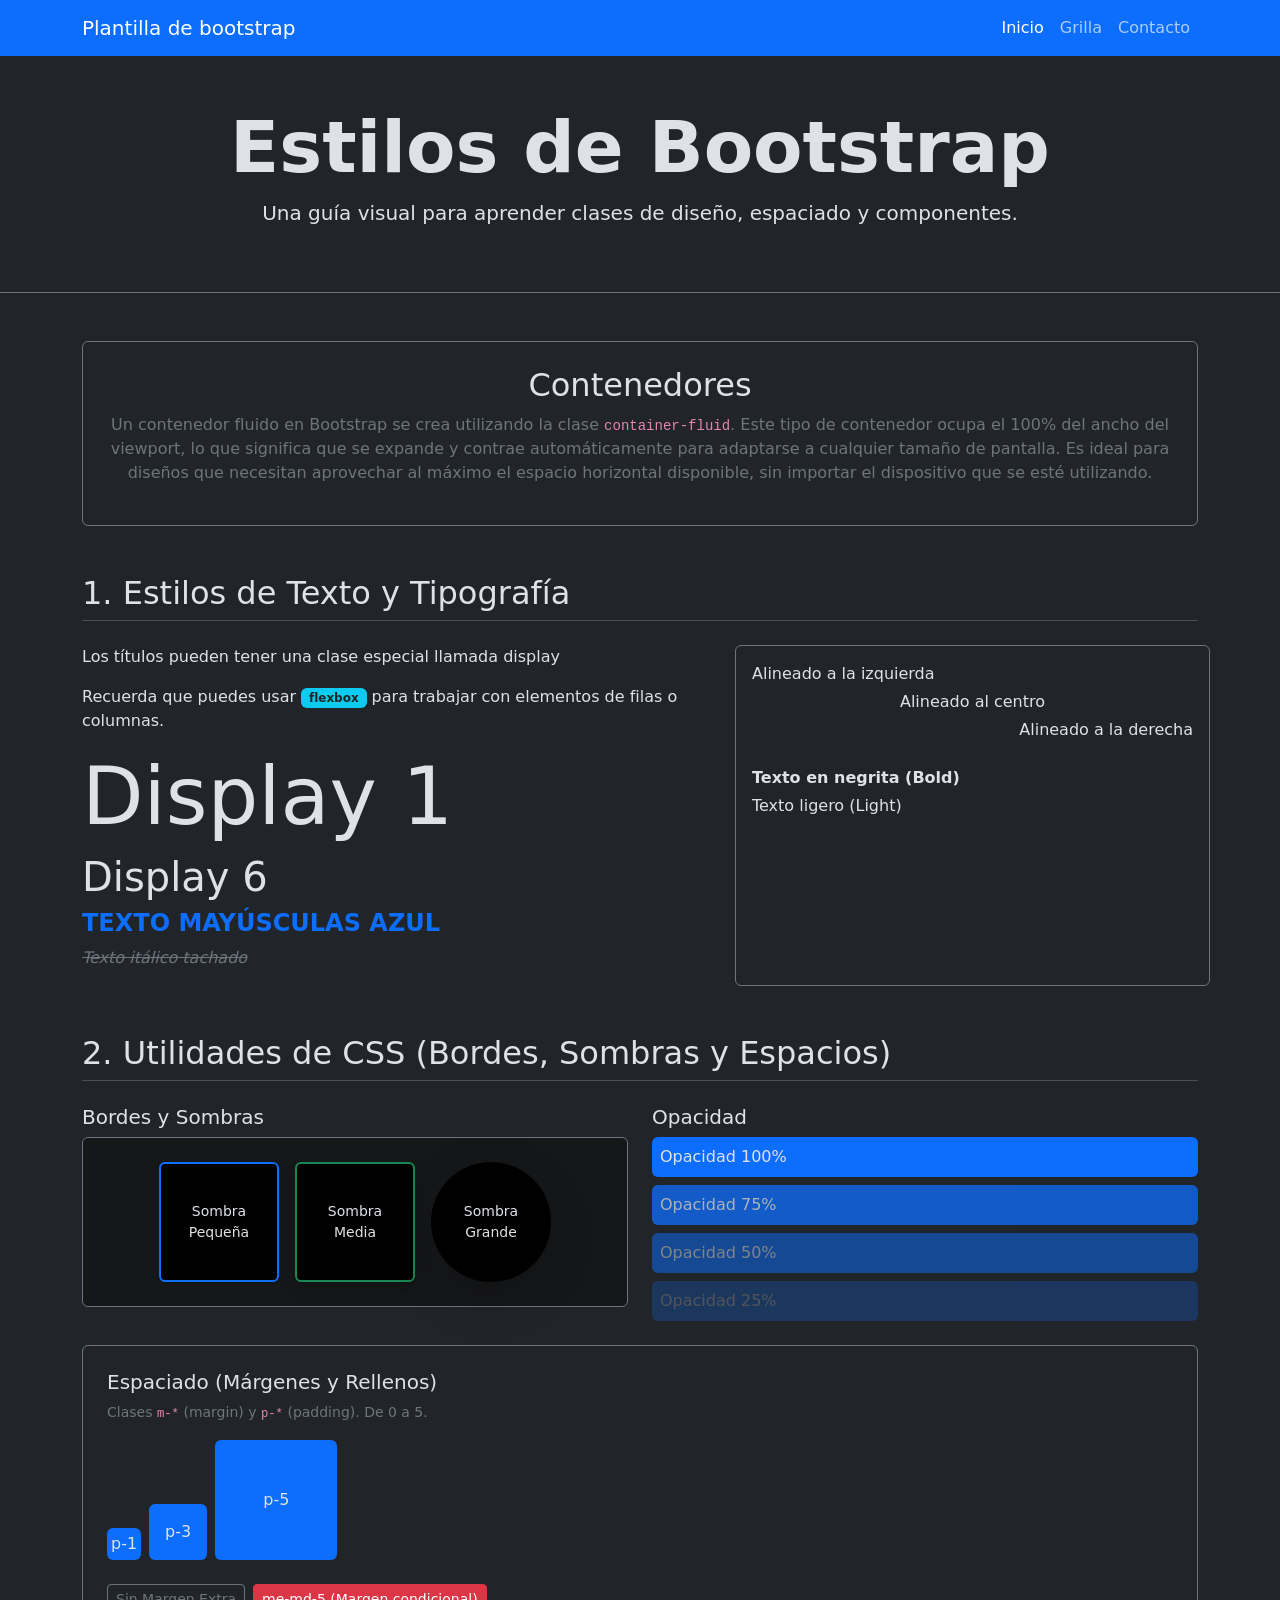
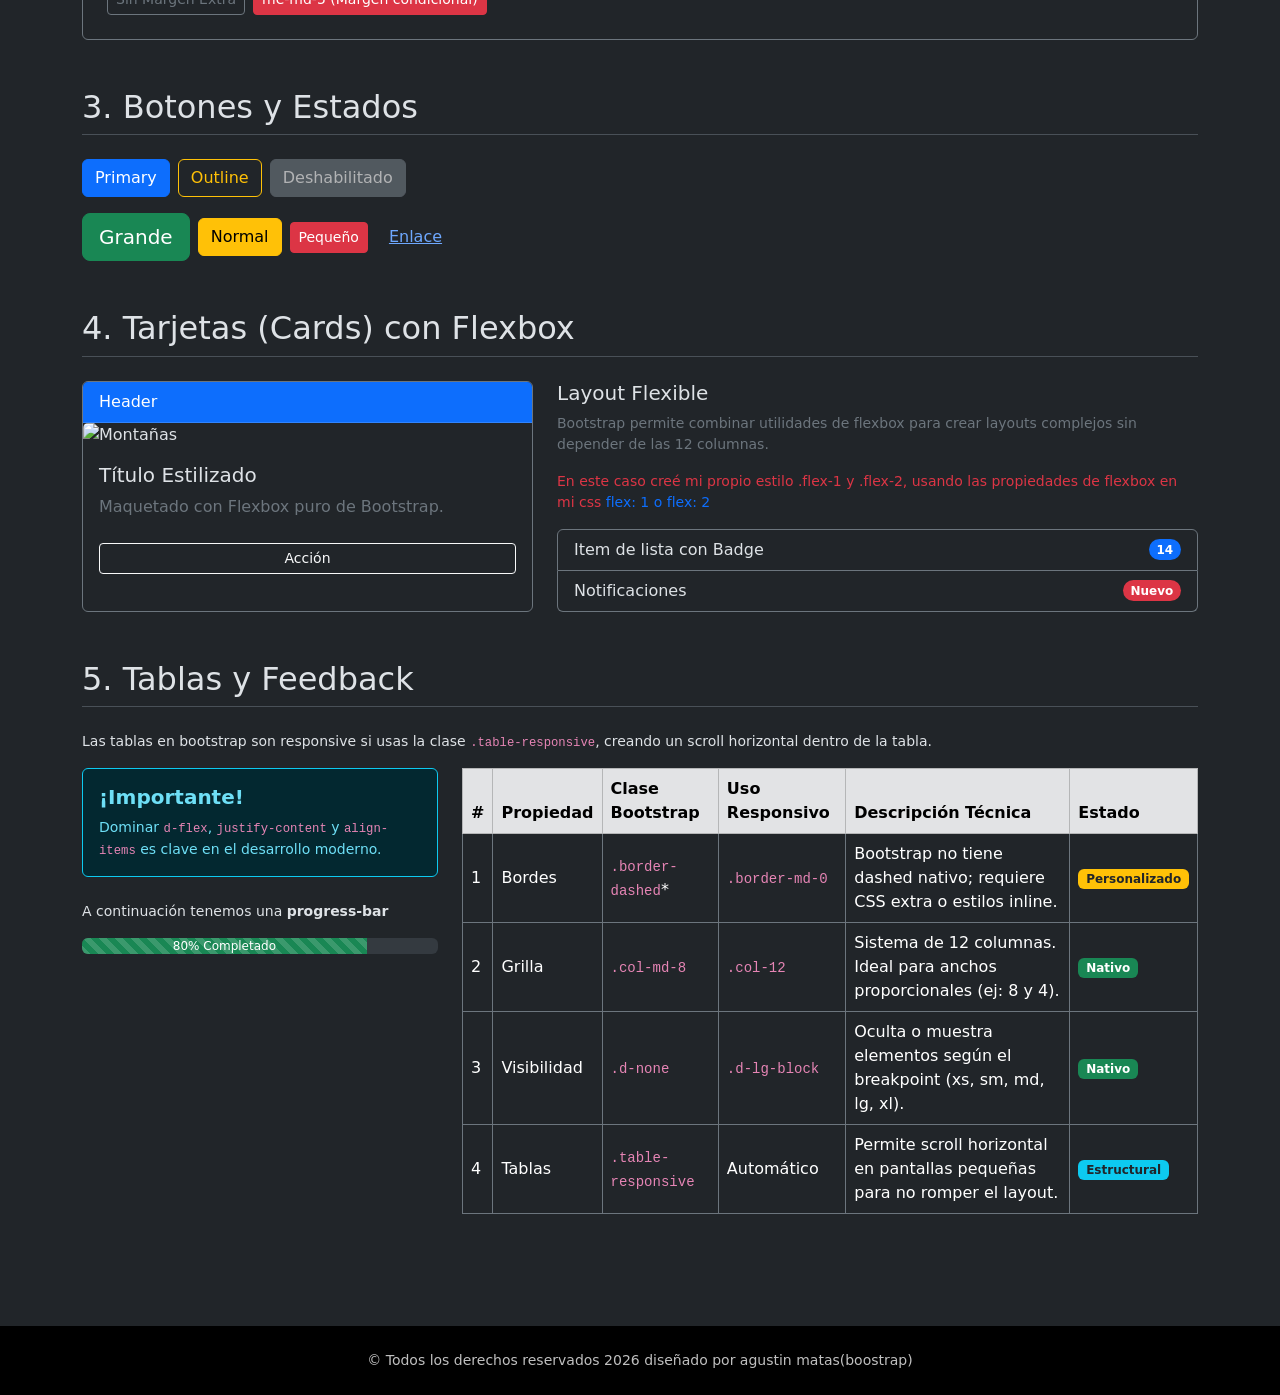
==== index.html @ 0b54ecac "Página principal terminada" ====
<!doctype html>
<html lang="es" data-bs-theme="dark">
  <head>
    <meta charset="UTF-8" />
    <meta name="viewport" content="width=device-width, initial-scale=1.0" />
    <title>Estilos de Bootstrap - Inicio</title>
    <link
      href="https://cdn.jsdelivr.net/npm/bootstrap@5.3.3/dist/css/bootstrap.min.css"
      rel="stylesheet"
    />
    <link rel="stylesheet" href="./css/style.css" />
  </head>
  <body class="d-flex flex-column min-vh-100">
    <header>
      <nav class="navbar bg-primary navbar-expand-lg">
        <div class="container">
          <a href="./index.html" class="navbar-brand text-white"
            >Plantilla de bootstrap</a
          >
          <button
            class="navbar-toggler"
            type="button"
            data-bs-toggle="collapse"
            data-bs-target="#opcionesMenu"
          >
            <span class="navbar-toggler-icon"></span>
          </button>
          <div class="collapse navbar-collapse" id="opcionesMenu">
            <ul class="navbar-nav ms-auto">
              <li class="nav-item">
                <a class="nav-link active" href="index.html">Inicio</a>
              </li>
              <li class="nav-item">
                <a class="nav-link" href="pages/grilla.html">Grilla</a>
              </li>
              <li class="nav-item">
                <a class="nav-link" href="pages/contacto.html">Contacto</a>
              </li>
            </ul>
          </div>
        </div>
      </nav>
    </header>

    <main class="container-fluid px-0">
      <!-- Hero Section -->
      <section
        class="bg-dark border-bottom border-secondary py-5 mb-5 text-center"
      >
        <div class="container">
          <h1 class="display-2 fw-bold">Estilos de Bootstrap</h1>
          <p class="lead">
            Una guía visual para aprender clases de diseño, espaciado y
            componentes.
          </p>
        </div>
      </section>

      <div class="container pb-5">
        <!-- Contenedores -->
        <div class="text-center mb-5 p-4 border border-secondary rounded">
          <h2>Contenedores</h2>
          <p class="text-secondary">
            Un contenedor fluido en Bootstrap se crea utilizando la clase
            <code>container-fluid</code>. Este tipo de contenedor ocupa el 100%
            del ancho del viewport, lo que significa que se expande y contrae
            automáticamente para adaptarse a cualquier tamaño de pantalla. Es
            ideal para diseños que necesitan aprovechar al máximo el espacio
            horizontal disponible, sin importar el dispositivo que se esté
            utilizando.
          </p>
        </div>

        <!-- 1. Estilos de Texto -->
        <section class="mb-5">
          <h2 class="border-bottom pb-2 mb-4">
            1. Estilos de Texto y Tipografía
          </h2>
          <div class="row g-4">
            <div class="col-md-7">
              <p>Los títulos pueden tener una clase especial llamada display</p>
              <p>
                Recuerda que puedes usar
                <span class="badge bg-info text-dark">flexbox</span> para
                trabajar con elementos de filas o columnas.
              </p>
              <h1 class="display-1">Display 1</h1>
              <h6 class="display-6">Display 6</h6>
              <p class="text-primary text-uppercase fw-bold h4">
                Texto mayúsculas azul
              </p>
              <p class="text-decoration-line-through fst-italic text-secondary">
                Texto itálico tachado
              </p>
            </div>
            <div class="col-md-5 bg-dark p-3 rounded border border-secondary">
              <p class="text-start mb-1">Alineado a la izquierda</p>
              <p class="text-center mb-1">Alineado al centro</p>
              <p class="text-end mb-4">Alineado a la derecha</p>
              <p class="fw-bold mb-1">Texto en negrita (Bold)</p>
              <p class="fw-light">Texto ligero (Light)</p>
            </div>
          </div>
        </section>

        <!-- 2. Utilidades CSS -->
        <section class="mb-5">
          <h2 class="border-bottom pb-2 mb-4">
            2. Utilidades de CSS (Bordes, Sombras y Espacios)
          </h2>
          <div class="row g-4">
            <div class="col-md-6">
              <h5>Bordes y Sombras</h5>
              <div
                class="d-flex flex-wrap gap-3 p-4 bg-secondary-subtle rounded border border-secondary justify-content-center align-items-center"
              >
                <div
                  class="d-flex align-items-center justify-content-center bg-black border border-primary border-2 shadow-sm rounded text-center small p-2"
                  style="width: 120px; height: 120px"
                >
                  Sombra Pequeña
                </div>
                <div
                  class="d-flex align-items-center justify-content-center bg-black border border-success border-2 shadow rounded text-center small p-2"
                  style="width: 120px; height: 120px"
                >
                  Sombra Media
                </div>
                <div
                  class="d-flex align-items-center justify-content-center bg-black shadow-lg rounded-circle text-center small p-2"
                  style="width: 120px; height: 120px"
                >
                  Sombra Grande
                </div>
              </div>
            </div>
            <div class="col-md-6">
              <h5>Opacidad</h5>
              <div class="vstack gap-2">
                <div class="bg-primary p-2 opacity-100 rounded">
                  Opacidad 100%
                </div>
                <div class="bg-primary p-2 opacity-75 rounded">
                  Opacidad 75%
                </div>
                <div class="bg-primary p-2 opacity-50 rounded">
                  Opacidad 50%
                </div>
                <div class="bg-primary p-2 opacity-25 rounded">
                  Opacidad 25%
                </div>
              </div>
            </div>
          </div>

          <div class="mt-4 p-4 border border-secondary rounded">
            <h5>Espaciado (Márgenes y Rellenos)</h5>
            <p class="small text-secondary">
              Clases <code>m-*</code> (margin) y <code>p-*</code> (padding). De
              0 a 5.
            </p>
            <div class="d-flex align-items-end gap-2 mb-4">
              <div class="bg-primary p-1 rounded">p-1</div>
              <div class="bg-primary p-3 rounded">p-3</div>
              <div class="bg-primary p-5 rounded">p-5</div>
            </div>
            <div class="hstack gap-2 flex-wrap">
              <button class="btn btn-outline-secondary btn-sm">
                Sin Margen Extra
              </button>
              <button class="btn btn-danger btn-sm me-md-5">
                me-md-5 (Margen condicional)
              </button>
            </div>
          </div>
        </section>

        <!-- 3. Botones -->
        <section class="mb-5">
          <h2 class="border-bottom pb-2 mb-4">3. Botones y Estados</h2>
          <div class="d-flex flex-wrap gap-2 mb-3">
            <button class="btn btn-primary">Primary</button>
            <button class="btn btn-outline-warning text-warning">
              Outline
            </button>
            <button class="btn btn-secondary" disabled>Deshabilitado</button>
          </div>
          <div class="d-flex flex-wrap align-items-center gap-2">
            <button class="btn btn-success btn-lg">Grande</button>
            <button class="btn btn-warning">Normal</button>
            <button class="btn btn-danger btn-sm">Pequeño</button>
            <a href="#" class="btn btn-link">Enlace</a>
          </div>
        </section>

        <!-- 4. Tarjetas -->
        <section class="mb-5">
          <h2 class="border-bottom pb-2 mb-4">
            4. Tarjetas (Cards) con Flexbox
          </h2>
          <div class="row g-4">
            <div class="col-lg-5">
              <div class="card bg-dark border-secondary h-100">
                <div class="card-header bg-primary text-white">Header</div>
                <img
                  src="https://images.unsplash.com/photo-1464822759023-fed622ff2c3b?auto=format&fit=crop&w=800&q=80"
                  class="card-img-top"
                  alt="Montañas"
                />
                <div class="card-body">
                  <h5 class="card-title">Título Estilizado</h5>
                  <p class="card-text text-secondary">
                    Maquetado con Flexbox puro de Bootstrap.
                  </p>
                  <button class="btn btn-outline-light btn-sm w-100 mt-2">
                    Acción
                  </button>
                </div>
              </div>
            </div>
            <div class="col-lg-7">
              <h5>Layout Flexible</h5>
              <p class="small text-secondary">
                Bootstrap permite combinar utilidades de flexbox para crear
                layouts complejos sin depender de las 12 columnas.
              </p>
              <p class="small text-danger">
                En este caso creé mi propio estilo .flex-1 y .flex-2, usando las
                propiedades de flexbox en mi css
                <span class="text-primary">flex: 1 o flex: 2</span>
              </p>
              <ul class="list-group">
                <li
                  class="list-group-item bg-dark border-secondary d-flex justify-content-between align-items-center"
                >
                  Item de lista con Badge
                  <span class="badge bg-primary rounded-pill">14</span>
                </li>
                <li
                  class="list-group-item bg-dark border-secondary d-flex justify-content-between align-items-center"
                >
                  Notificaciones
                  <span class="badge bg-danger rounded-pill">Nuevo</span>
                </li>
              </ul>
            </div>
          </div>
        </section>

        <!-- 5. Tablas y Feedback -->
        <section class="mb-5">
          <h2 class="border-bottom pb-2 mb-4">5. Tablas y Feedback</h2>
          <p class="small">
            Las tablas en bootstrap son responsive si usas la clase
            <code>.table-responsive</code>, creando un scroll horizontal dentro
            de la tabla.
          </p>

          <div class="row g-4 mb-4">
            <div class="col-md-4">
              <div class="alert alert-info border-info" role="alert">
                <h5 class="alert-heading fw-bold">¡Importante!</h5>
                <p class="mb-0 small">
                  Dominar <code>d-flex</code>, <code>justify-content</code> y
                  <code>align-items</code> es clave en el desarrollo moderno.
                </p>
              </div>
              <p class="small mt-4">
                A continuación tenemos una <strong>progress-bar</strong>
              </p>
              <div
                class="progress"
                role="progressbar"
                aria-label="Success example"
                aria-valuenow="80"
                aria-valuemin="0"
                aria-valuemax="100"
              >
                <div
                  class="progress-bar bg-success progress-bar-striped progress-bar-animated"
                  style="width: 80%"
                >
                  80% Completado
                </div>
              </div>
            </div>
            <div class="col-md-8">
              <div class="table-responsive">
                <table
                  class="table table-dark table-hover table-bordered border-secondary align-middle"
                >
                  <thead class="table-secondary text-dark">
                    <tr>
                      <th>#</th>
                      <th>Propiedad</th>
                      <th>Clase Bootstrap</th>
                      <th>Uso Responsivo</th>
                      <th>Descripción Técnica</th>
                      <th>Estado</th>
                    </tr>
                  </thead>
                  <tbody>
                    <tr>
                      <td>1</td>
                      <td>Bordes</td>
                      <td><code>.border-dashed</code>*</td>
                      <td><code>.border-md-0</code></td>
                      <td>
                        Bootstrap no tiene dashed nativo; requiere CSS extra o
                        estilos inline.
                      </td>
                      <td>
                        <span class="badge bg-warning text-dark"
                          >Personalizado</span
                        >
                      </td>
                    </tr>
                    <tr>
                      <td>2</td>
                      <td>Grilla</td>
                      <td><code>.col-md-8</code></td>
                      <td><code>.col-12</code></td>
                      <td>
                        Sistema de 12 columnas. Ideal para anchos proporcionales
                        (ej: 8 y 4).
                      </td>
                      <td><span class="badge bg-success">Nativo</span></td>
                    </tr>
                    <tr>
                      <td>3</td>
                      <td>Visibilidad</td>
                      <td><code>.d-none</code></td>
                      <td><code>.d-lg-block</code></td>
                      <td>
                        Oculta o muestra elementos según el breakpoint (xs, sm,
                        md, lg, xl).
                      </td>
                      <td><span class="badge bg-success">Nativo</span></td>
                    </tr>
                    <tr>
                      <td>4</td>
                      <td>Tablas</td>
                      <td><code>.table-responsive</code></td>
                      <td>Automático</td>
                      <td>
                        Permite scroll horizontal en pantallas pequeñas para no
                        romper el layout.
                      </td>
                      <td>
                        <span class="badge bg-info text-dark">Estructural</span>
                      </td>
                    </tr>
                  </tbody>
                </table>
              </div>
            </div>
          </div>
        </section>
      </div>
    </main>

    <footer class="bg-black py-4 mt-auto">
      <div class="container text-center">
        <p class="mb-0 text-white small opacity-75">
          © Todos los derechos reservados 2026 diseñado por agustin
          matas(boostrap)
        </p>
      </div>
    </footer>

    <script src="https://cdn.jsdelivr.net/npm/bootstrap@5.3.3/dist/js/bootstrap.bundle.min.js"></script>
  </body>
</html>
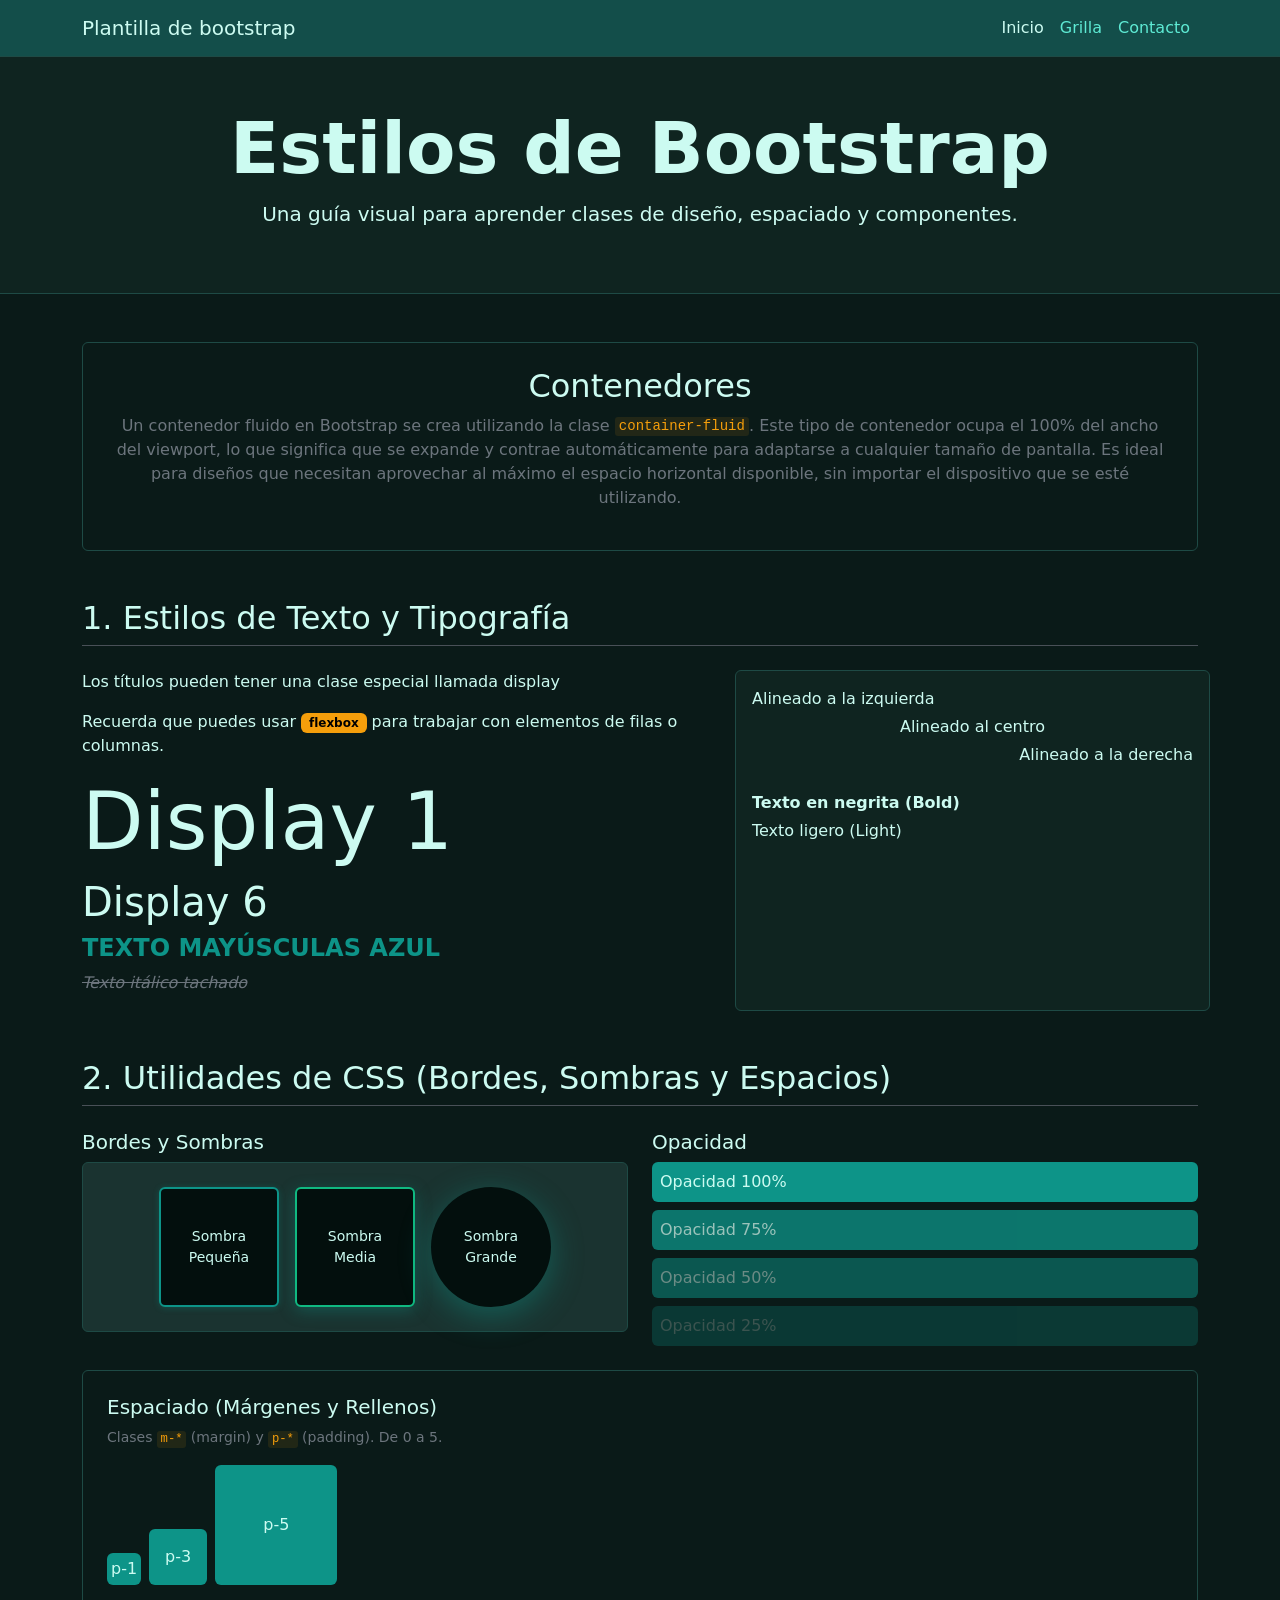
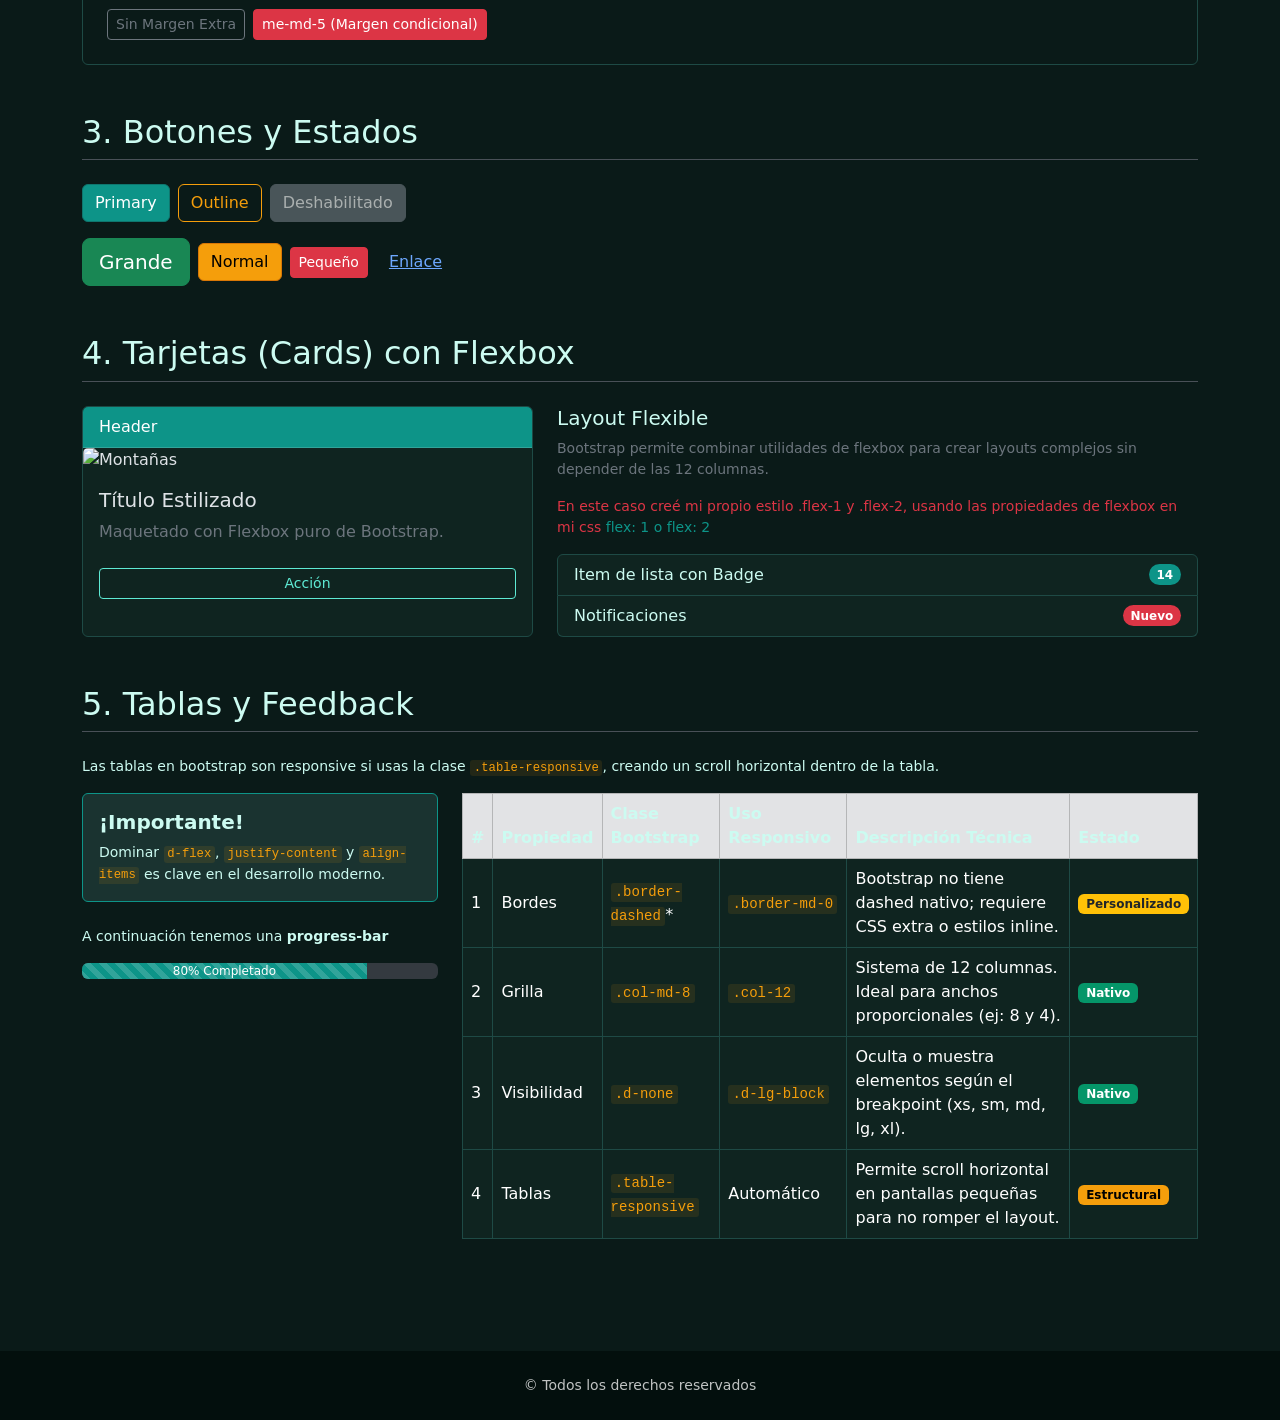
==== commit c02fbba5: "Actualización del index" ====
--- a/index.html
+++ b/index.html
@@ -362,8 +362,7 @@
     <footer class="bg-black py-4 mt-auto">
       <div class="container text-center">
         <p class="mb-0 text-white small opacity-75">
-          © Todos los derechos reservados 2026 diseñado por agustin
-          matas(boostrap)
+          © Todos los derechos reservados 
         </p>
       </div>
     </footer>
--- a/css/style.css
+++ b/css/style.css
@@ -0,0 +1,239 @@
+/* ============================================
+   TEMA: Esmeralda / Teal Oscuro
+   Paleta principal: #0d9488 (teal-600), #134e4a (teal-900)
+   Acento: #f59e0b (amber), textos: #ccfbf1
+   ============================================ */
+ 
+/* Variables de color */
+:root {
+    --color-primary: #0d9488;
+    --color-primary-dark: #0f766e;
+    --color-primary-deeper: #134e4a;
+    --color-accent: #f59e0b;
+    --color-accent-dark: #d97706;
+    --color-bg: #0a1a18;
+    --color-bg-card: #0f2420;
+    --color-surface: #1a3330;
+    --color-border: #1e4a45;
+    --color-text: #ccfbf1;
+    --color-text-muted: #5eead4;
+}
+ 
+/* Bordes personalizados */
+.border-dashed {
+    border-style: dashed !important;
+}
+.flex-1 {
+    flex: 1;
+}
+.flex-2 {
+    flex: 2;
+}
+ 
+/* ── Fondo y texto base ── */
+body {
+    background-color: var(--color-bg);
+    color: var(--color-text);
+}
+ 
+/* ── Navbar ── */
+.navbar.bg-primary {
+    background-color: var(--color-primary-deeper) !important;
+    border-bottom: 1px solid var(--color-border);
+}
+ 
+/* ── Hero / secciones oscuras ── */
+.bg-dark {
+    background-color: var(--color-bg-card) !important;
+}
+ 
+.bg-dark-subtle {
+    background-color: var(--color-surface) !important;
+}
+ 
+/* ── Fondo negro (footer) ── */
+.bg-black {
+    background-color: #030f0d !important;
+}
+ 
+/* ── Borders ── */
+.border-secondary {
+    border-color: var(--color-border) !important;
+}
+.border-secondary-subtle {
+    border-color: var(--color-border) !important;
+}
+ 
+/* ── Texto de color primario de Bootstrap → teal ── */
+.text-primary {
+    color: var(--color-primary) !important;
+}
+ 
+/* ── Botones primarios ── */
+.btn-primary {
+    background-color: var(--color-primary) !important;
+    border-color: var(--color-primary-dark) !important;
+    color: #fff !important;
+}
+.btn-primary:hover, .btn-primary:focus {
+    background-color: var(--color-primary-dark) !important;
+    border-color: var(--color-primary-deeper) !important;
+}
+ 
+/* ── Botones outline ── */
+.btn-outline-light {
+    border-color: var(--color-text-muted) !important;
+    color: var(--color-text-muted) !important;
+}
+.btn-outline-light:hover {
+    background-color: var(--color-text-muted) !important;
+    color: var(--color-bg) !important;
+}
+ 
+/* ── Botón warning → amber ── */
+.btn-outline-warning {
+    border-color: var(--color-accent) !important;
+    color: var(--color-accent) !important;
+}
+.btn-outline-warning:hover {
+    background-color: var(--color-accent) !important;
+    color: #000 !important;
+}
+.btn-warning {
+    background-color: var(--color-accent) !important;
+    border-color: var(--color-accent-dark) !important;
+    color: #000 !important;
+}
+ 
+/* ── Card header ── */
+.card-header.bg-primary {
+    background-color: var(--color-primary) !important;
+}
+ 
+/* ── Progress bar ── */
+.progress-bar.bg-success {
+    background-color: var(--color-primary) !important;
+}
+ 
+/* ── Badges ── */
+.badge.bg-primary {
+    background-color: var(--color-primary) !important;
+}
+.badge.bg-info {
+    background-color: var(--color-accent) !important;
+    color: #000 !important;
+}
+ 
+/* ── Alert info ── */
+.alert-info {
+    background-color: var(--color-surface) !important;
+    border-color: var(--color-primary) !important;
+    color: var(--color-text) !important;
+}
+ 
+/* ── Tabla ── */
+.table-dark {
+    --bs-table-bg: var(--color-bg-card);
+    --bs-table-hover-bg: var(--color-surface);
+    --bs-table-border-color: var(--color-border);
+}
+.table-secondary {
+    background-color: var(--color-primary-deeper) !important;
+    color: var(--color-text) !important;
+}
+.table-secondary th {
+    color: var(--color-text) !important;
+}
+ 
+/* ── Cards ── */
+.card {
+    transition: transform 0.3s ease, box-shadow 0.3s ease;
+    background-color: var(--color-bg-card) !important;
+    border-color: var(--color-border) !important;
+}
+.card:hover {
+    transform: translateY(-5px);
+    box-shadow: 0 8px 32px rgba(13, 148, 136, 0.25) !important;
+}
+ 
+/* ── Opacity boxes bg-primary ── */
+.bg-primary {
+    background-color: var(--color-primary) !important;
+}
+ 
+/* ── Sombras con tinte teal ── */
+.shadow-sm {
+    box-shadow: 0 1px 6px rgba(13, 148, 136, 0.3) !important;
+}
+.shadow {
+    box-shadow: 0 4px 16px rgba(13, 148, 136, 0.35) !important;
+}
+.shadow-lg {
+    box-shadow: 0 8px 32px rgba(13, 148, 136, 0.45) !important;
+}
+ 
+/* ── Formularios ── */
+.form-control {
+    background-color: var(--color-surface) !important;
+    border-color: var(--color-border) !important;
+    color: var(--color-text) !important;
+}
+.form-control::placeholder {
+    color: var(--color-text-muted) !important;
+    opacity: 0.6;
+}
+.form-control:focus {
+    border-color: var(--color-primary) !important;
+    box-shadow: 0 0 0 0.25rem rgba(13, 148, 136, 0.3) !important;
+}
+ 
+/* ── Links navbar ── */
+.nav-link {
+    color: var(--color-text-muted) !important;
+}
+.nav-link:hover, .nav-link.active {
+    color: var(--color-text) !important;
+}
+ 
+/* ── Navbar brand ── */
+.navbar-brand {
+    color: var(--color-text) !important;
+}
+ 
+/* ── bg-secondary-subtle ── */
+.bg-secondary-subtle {
+    background-color: var(--color-surface) !important;
+}
+ 
+/* ── Border de elementos con border-primary/success ── */
+.border-primary {
+    border-color: var(--color-primary) !important;
+}
+.border-success {
+    border-color: #10b981 !important;
+}
+ 
+/* ── Badge success ── */
+.badge.bg-success {
+    background-color: #059669 !important;
+}
+ 
+/* ── Código inline ── */
+code {
+    color: var(--color-accent) !important;
+    background-color: rgba(245, 158, 11, 0.1);
+    padding: 0.1em 0.3em;
+    border-radius: 3px;
+}
+ 
+/* ── List group ── */
+.list-group-item.bg-dark {
+    background-color: var(--color-bg-card) !important;
+    border-color: var(--color-border) !important;
+    color: var(--color-text) !important;
+}
+ 
+/* ── Scroll suave ── */
+html {
+    scroll-behavior: smooth;
+}
